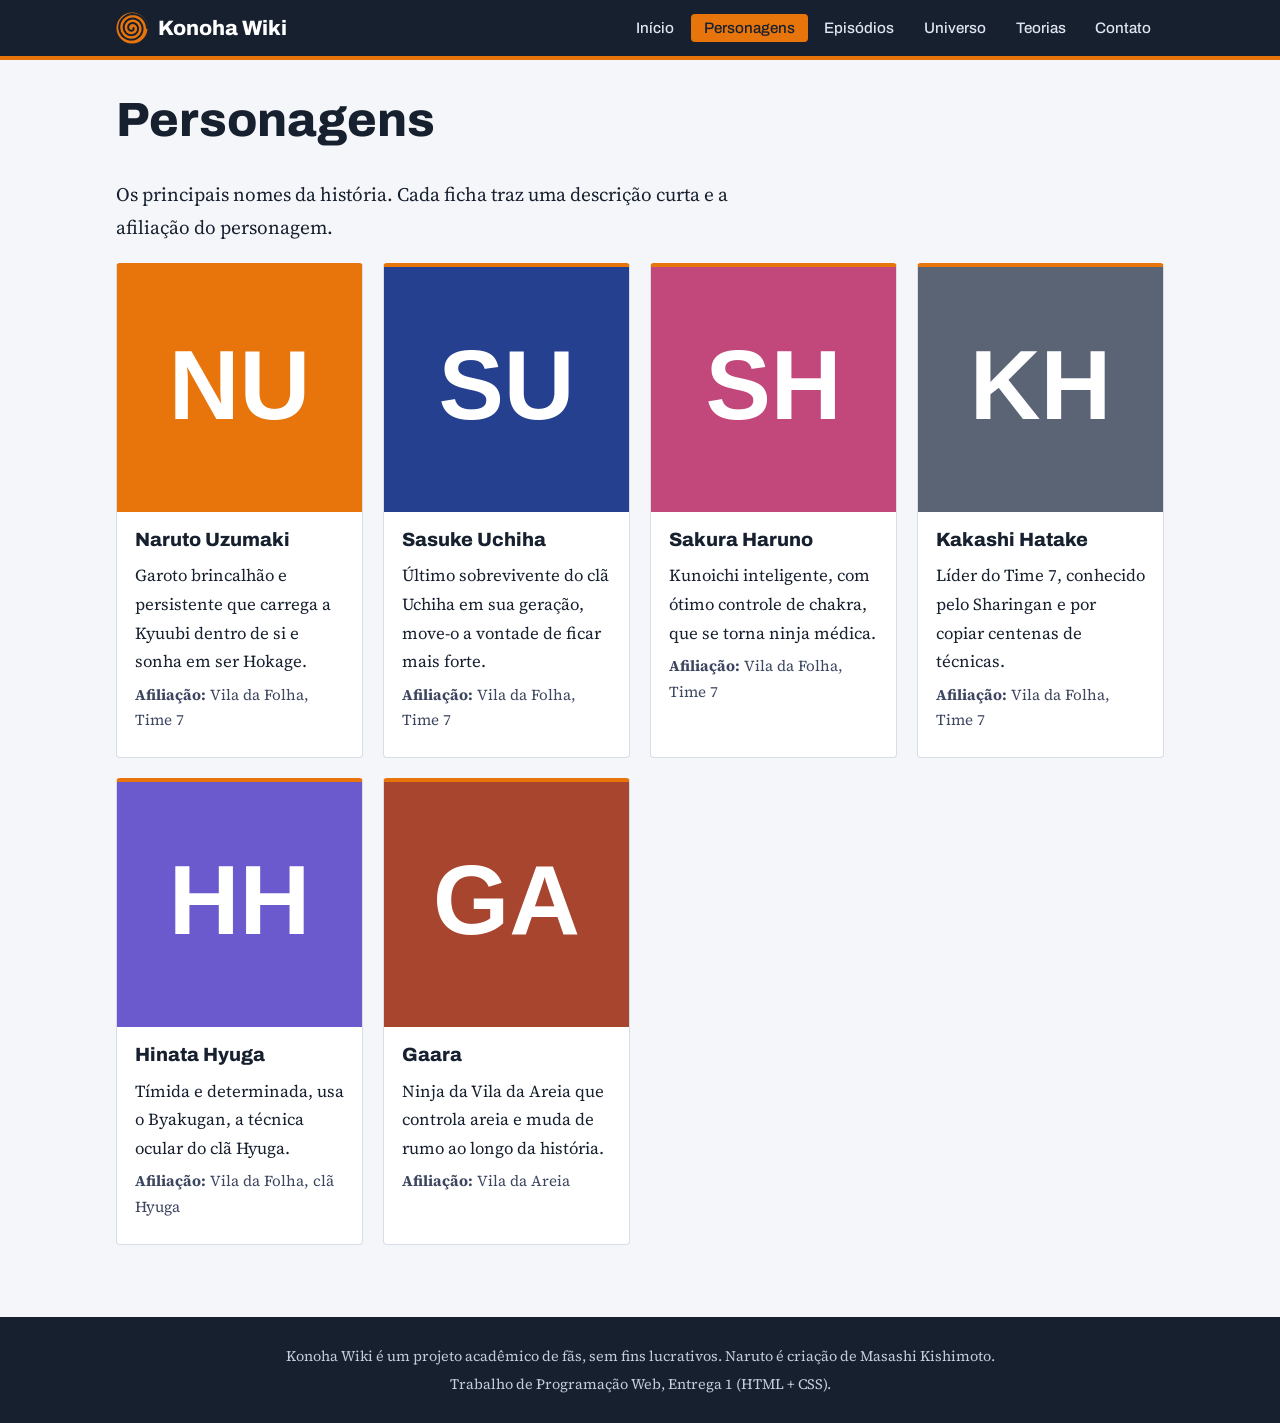
==== personagens.html @ 3d3cb68b "inicializa repositorio" ====
<!doctype html>
<html lang="pt-br">
  <head>
    <meta charset="UTF-8" />
    <meta name="viewport" content="width=device-width, initial-scale=1.0" />
    <meta
      name="description"
      content="Fichas dos principais personagens de Naruto."
    />
    <title>Personagens | Konoha Wiki</title>
    <link rel="preconnect" href="https://fonts.googleapis.com" />
    <link rel="preconnect" href="https://fonts.gstatic.com" crossorigin />
    <link
      rel="stylesheet"
      href="https://fonts.googleapis.com/css2?family=Archivo:wght@500;800&family=Source+Serif+4:wght@400;600&display=swap"
    />
    <link rel="stylesheet" href="style.css" />
  </head>
  <body>
    <a class="skip" href="#conteudo">Ir para o conteúdo</a>
    <header class="topbar">
      <div class="topbar__in">
        <a class="brand" href="index.html"
          ><img
            src="images/logo.svg"
            alt="Espiral laranja, símbolo da Konoha Wiki"
            width="32"
            height="32"
          />Konoha Wiki</a
        >
        <nav aria-label="Principal">
          <a href="index.html">Início</a
          ><a href="personagens.html" aria-current="page">Personagens</a
          ><a href="episodios.html">Episódios</a
          ><a href="universo.html">Universo</a><a href="teorias.html">Teorias</a
          ><a href="contato.html">Contato</a>
        </nav>
      </div>
    </header>
    <main id="conteudo">
      <div class="wrap">
        <h1>Personagens</h1>
        <p class="lead">
          Os principais nomes da história. Cada ficha traz uma descrição curta e
          a afiliação do personagem.
        </p>
        <section aria-label="Lista de personagens">
          <div class="grid">
            <article class="card">
              <img
                src="images/naruto.svg"
                alt="Ilustração com as iniciais de Naruto Uzumaki"
                width="200"
                height="200"
              />
              <div class="card__b">
                <h3>Naruto Uzumaki</h3>
                <p>
                  Garoto brincalhão e persistente que carrega a Kyuubi dentro de
                  si e sonha em ser Hokage.
                </p>
                <p class="aff">
                  <strong>Afiliação:</strong> Vila da Folha, Time 7
                </p>
              </div>
            </article>
            <article class="card">
              <img
                src="images/sasuke.svg"
                alt="Ilustração com as iniciais de Sasuke Uchiha"
                width="200"
                height="200"
              />
              <div class="card__b">
                <h3>Sasuke Uchiha</h3>
                <p>
                  Último sobrevivente do clã Uchiha em sua geração, move-o a
                  vontade de ficar mais forte.
                </p>
                <p class="aff">
                  <strong>Afiliação:</strong> Vila da Folha, Time 7
                </p>
              </div>
            </article>
            <article class="card">
              <img
                src="images/sakura.svg"
                alt="Ilustração com as iniciais de Sakura Haruno"
                width="200"
                height="200"
              />
              <div class="card__b">
                <h3>Sakura Haruno</h3>
                <p>
                  Kunoichi inteligente, com ótimo controle de chakra, que se
                  torna ninja médica.
                </p>
                <p class="aff">
                  <strong>Afiliação:</strong> Vila da Folha, Time 7
                </p>
              </div>
            </article>
            <article class="card">
              <img
                src="images/kakashi.svg"
                alt="Ilustração com as iniciais de Kakashi Hatake"
                width="200"
                height="200"
              />
              <div class="card__b">
                <h3>Kakashi Hatake</h3>
                <p>
                  Líder do Time 7, conhecido pelo Sharingan e por copiar
                  centenas de técnicas.
                </p>
                <p class="aff">
                  <strong>Afiliação:</strong> Vila da Folha, Time 7
                </p>
              </div>
            </article>
            <article class="card">
              <img
                src="images/hinata.svg"
                alt="Ilustração com as iniciais de Hinata Hyuga"
                width="200"
                height="200"
              />
              <div class="card__b">
                <h3>Hinata Hyuga</h3>
                <p>
                  Tímida e determinada, usa o Byakugan, a técnica ocular do clã
                  Hyuga.
                </p>
                <p class="aff">
                  <strong>Afiliação:</strong> Vila da Folha, clã Hyuga
                </p>
              </div>
            </article>
            <article class="card">
              <img
                src="images/gaara.svg"
                alt="Ilustração com as iniciais de Gaara"
                width="200"
                height="200"
              />
              <div class="card__b">
                <h3>Gaara</h3>
                <p>
                  Ninja da Vila da Areia que controla areia e muda de rumo ao
                  longo da história.
                </p>
                <p class="aff"><strong>Afiliação:</strong> Vila da Areia</p>
              </div>
            </article>
          </div>
        </section>
      </div>
    </main>
    <footer class="foot">
      <p>
        Konoha Wiki é um projeto acadêmico de fãs, sem fins lucrativos. Naruto é
        criação de Masashi Kishimoto.
      </p>
      <p>Trabalho de Programação Web, Entrega 1 (HTML + CSS).</p>
    </footer>
  </body>
</html>
---- style.css ----
/* Konoha Wiki - Entrega 1 (CSS externo, responsivo, Flexbox + Grid) */
:root {
  --ink: #17202f; /* azul-noite: topo, textos */
  --blue: #24408e; /* azul bandana: links */
  --leaf: #e8740c; /* laranja: destaques e botões */
  --paper: #f5f6f9; /* fundo */
  --line: #d8dce6; /* bordas */
  --white: #fff;
  --head: "Archivo", "Segoe UI", Arial, sans-serif;
  --body: "Source Serif 4", Georgia, serif;
}

* {
  box-sizing: border-box;
}

body {
  margin: 0;
  font: 1.05rem/1.7 var(--body);
  color: var(--ink);
  background: var(--paper);
}

h1,
h2,
h3 {
  font-family: var(--head);
  line-height: 1.2;
  margin: 0 0 0.6em;
}

h1 {
  font-size: clamp(2rem, 5vw, 3rem);
  font-weight: 800;
}

h2 {
  font-size: 1.6rem;
  font-weight: 800;
  padding-bottom: 0.3em;
  border-bottom: 3px solid var(--leaf);
  display: inline-block;
}

h3 {
  font-size: 1.2rem;
  font-weight: 800;
}

a {
  color: var(--blue);
}

:focus-visible {
  outline: 3px solid var(--leaf);
  outline-offset: 2px;
}

img {
  max-width: 100%;
  height: auto;
  display: block;
}

.wrap {
  max-width: 68rem;
  margin: 0 auto;
  padding: 2rem 1.25rem;
}

.wrap--narrow {
  max-width: 40rem;
}

.lead {
  font-size: 1.2rem;
  max-width: 42rem;
}

section {
  margin-bottom: 2.5rem;
}

/* acessibilidade */
.skip {
  position: absolute;
  left: -999px;
  background: var(--leaf);
  color: var(--ink);
  padding: 0.5rem 1rem;
  z-index: 10;
}

.skip:focus {
  left: 0;
}

/* topo e navegação (Flexbox) */
.topbar {
  background: var(--ink);
  border-bottom: 4px solid var(--leaf);
}

.topbar__in {
  max-width: 68rem;
  margin: 0 auto;
  padding: 0.75rem 1.25rem;
  display: flex;
  flex-wrap: wrap;
  align-items: center;
  justify-content: space-between;
  gap: 0.5rem 1.5rem;
}

.brand {
  display: flex;
  align-items: center;
  gap: 0.6rem;
  color: var(--white);
  font: 800 1.3rem var(--head);
  text-decoration: none;
}

.topbar nav {
  display: flex;
  flex-wrap: wrap;
  gap: 0.25rem;
}

.topbar nav a {
  color: #dfe4f0;
  font: 500 0.95rem var(--head);
  text-decoration: none;
  padding: 0.4rem 0.8rem;
  border-radius: 4px;
}

.topbar nav a:hover {
  background: #2a3550;
  color: var(--white);
}

.topbar nav a[aria-current="page"] {
  background: var(--leaf);
  color: var(--ink);
}

/* destaque da home */
.hero {
  background: var(--ink);
  color: var(--white);
}

.hero__in {
  display: flex;
  flex-wrap: wrap;
  align-items: center;
  justify-content: space-between;
  gap: 2rem;
  padding-top: 3.5rem;
  padding-bottom: 3.5rem;
}

.hero__in > div {
  flex: 1 1 24rem;
}

.hero .lead {
  color: #dfe4f0;
}

.hero__img {
  width: 220px;
  height: 220px;
}

/* botões */
.btn {
  display: inline-block;
  background: var(--leaf);
  color: var(--ink);
  font: 800 1rem var(--head);
  padding: 0.7rem 1.3rem;
  border: 2px solid var(--leaf);
  border-radius: 4px;
  text-decoration: none;
  cursor: pointer;
}

.btn:hover {
  background: #ff8a26;
}

.btn--ghost {
  background: transparent;
  color: var(--white);
  border-color: var(--white);
}
.btn--ghost:hover {
  background: var(--white);
  color: var(--ink);
}

/* grade de conteúdo (CSS Grid) */
.grid {
  display: grid;
  grid-template-columns: repeat(auto-fill, minmax(14rem, 1fr));
  gap: 1.25rem;
}
.grid--2 {
  grid-template-columns: repeat(auto-fit, minmax(18rem, 1fr));
}
.card {
  background: var(--white);
  border: 1px solid var(--line);
  border-top: 4px solid var(--leaf);
  border-radius: 4px;
  overflow: hidden;
}
.card img {
  width: 100%;
  aspect-ratio: 1/1;
  object-fit: cover;
}
.card__b {
  padding: 1rem 1.1rem 1.2rem;
}
.card__b p {
  margin: 0.3em 0;
}
.aff {
  font-size: 0.95rem;
  color: #3d4660;
}
.panel {
  background: var(--white);
  border-left: 5px solid var(--blue);
  padding: 1rem 1.25rem;
  margin-bottom: 1rem;
}
.panel p {
  margin: 0;
}
.box {
  background: #e9edf8;
  border: 1px dashed var(--blue);
  padding: 1rem 1.25rem;
  border-radius: 4px;
}
.updates li {
  margin-bottom: 0.4rem;
}

/* tabela de episódios */
.scroll {
  overflow-x: auto;
}
table {
  border-collapse: collapse;
  width: 100%;
  background: var(--white);
  min-width: 36rem;
}

caption {
  text-align: left;
  padding: 0.5rem 0;
  font-size: 0.9rem;
  color: #3d4660;
}

th,
td {
  text-align: left;
  padding: 0.75rem 1rem;
  border-bottom: 1px solid var(--line);
  vertical-align: top;
}
th {
  background: var(--ink);
  color: var(--white);
  font-family: var(--head);
}
td:last-child {
  color: #b35600;
  white-space: nowrap;
}

/* formulário */
form label {
  display: block;
  font: 500 1rem var(--head);
  margin-bottom: 0.3rem;
}
input[type="text"],
input[type="email"],
select,
textarea {
  width: 100%;
  font: inherit;
  padding: 0.65rem 0.8rem;
  border: 2px solid var(--line);
  border-radius: 4px;
  background: var(--white);
  color: var(--ink);
}
input:focus,
select:focus,
textarea:focus {
  border-color: var(--blue);
  outline: none;
  box-shadow: 0 0 0 3px #bfcaf0;
}
.check {
  display: flex !important;
  gap: 0.6rem;
  align-items: flex-start;
  font-family: var(--body) !important;
}
.check input {
  margin-top: 0.45rem;
}

/* rodapé */
.foot {
  background: var(--ink);
  color: #c5ccdd;
  text-align: center;
  padding: 1.5rem 1.25rem;
  font-size: 0.9rem;
}
.foot p {
  margin: 0.2rem 0;
}

/* responsividade (media queries) */
@media (max-width: 640px) {
  body {
    font-size: 1rem;
  }
  .topbar__in {
    flex-direction: column;
    align-items: flex-start;
  }
  .hero__img {
    width: 120px;
    height: 120px;
  }
  .hero__in {
    padding-top: 2rem;
    padding-bottom: 2rem;
  }
  .grid {
    grid-template-columns: repeat(2, 1fr);
    gap: 0.75rem;
  }
}
@media (max-width: 400px) {
  .grid {
    grid-template-columns: 1fr;
  }
}
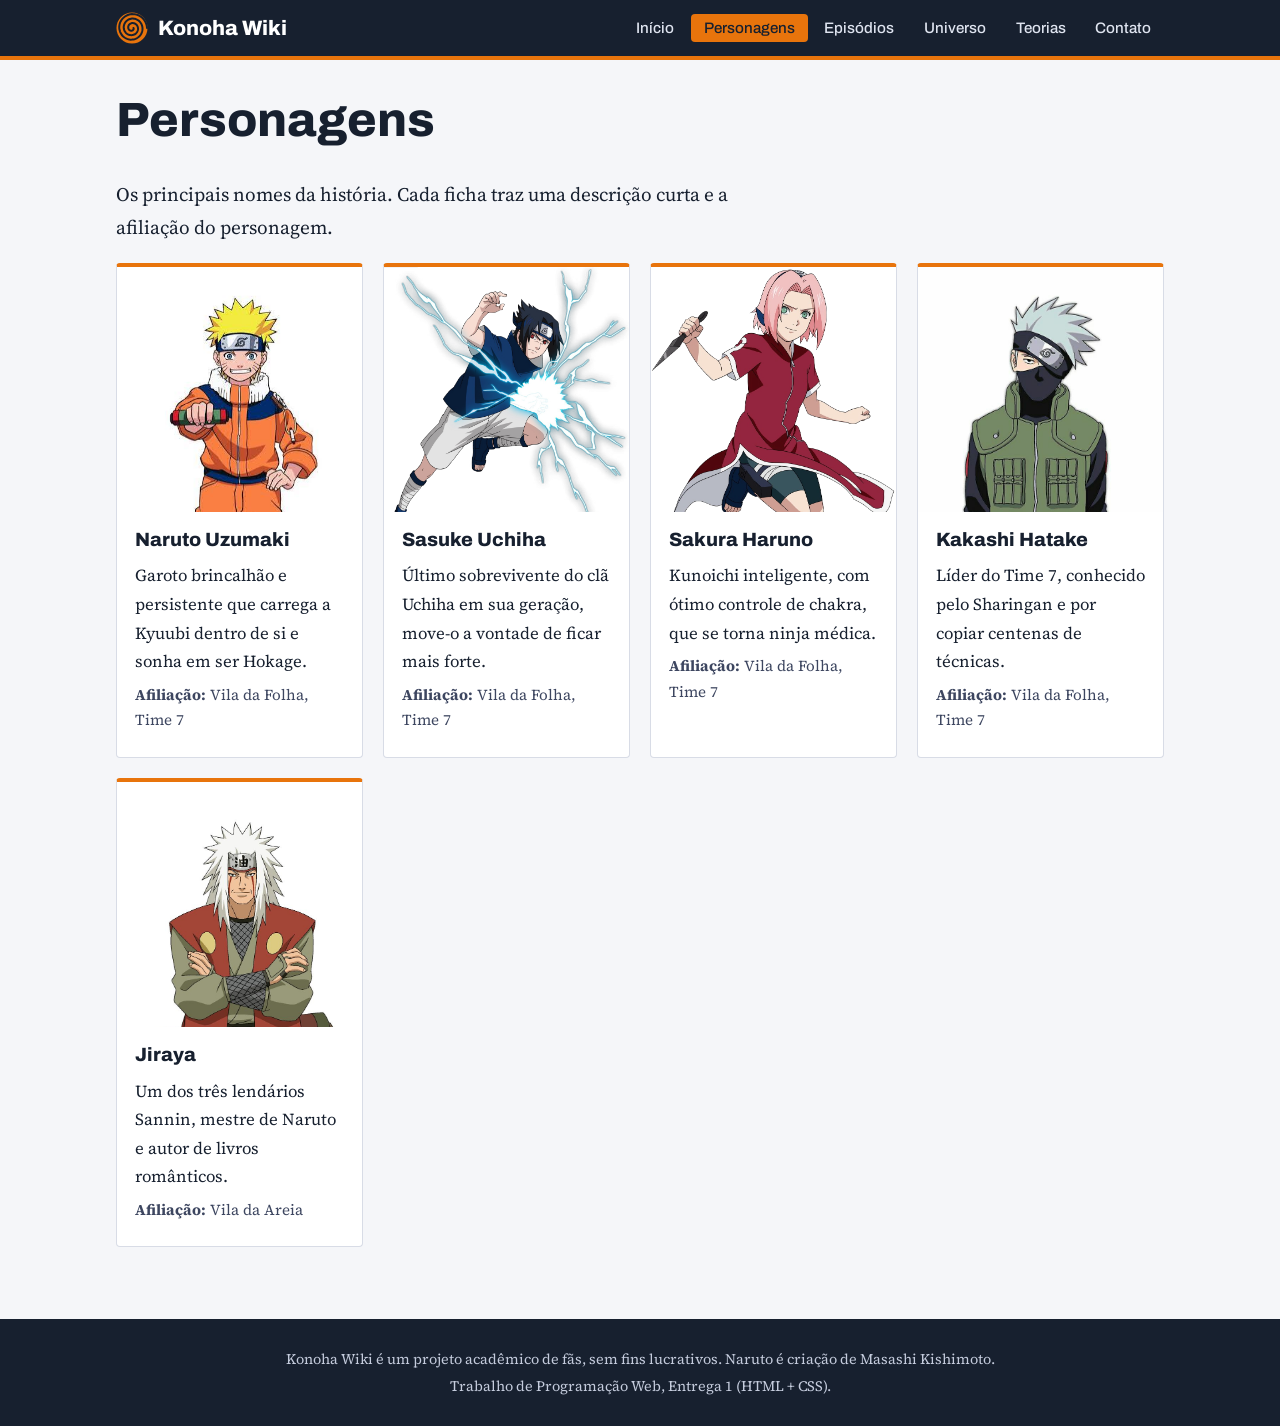
==== commit fa4b65ed: "entrega final" ====
--- a/personagens.html
+++ b/personagens.html
@@ -48,7 +48,7 @@
           <div class="grid">
             <article class="card">
               <img
-                src="images/naruto.svg"
+                src="images/naruto.jpg"
                 alt="Ilustração com as iniciais de Naruto Uzumaki"
                 width="200"
                 height="200"
@@ -66,7 +66,7 @@
             </article>
             <article class="card">
               <img
-                src="images/sasuke.svg"
+                src="images/sasuke.jpg"
                 alt="Ilustração com as iniciais de Sasuke Uchiha"
                 width="200"
                 height="200"
@@ -84,7 +84,7 @@
             </article>
             <article class="card">
               <img
-                src="images/sakura.svg"
+                src="images/sakura.jpg"
                 alt="Ilustração com as iniciais de Sakura Haruno"
                 width="200"
                 height="200"
@@ -102,7 +102,7 @@
             </article>
             <article class="card">
               <img
-                src="images/kakashi.svg"
+                src="images/kakashi.jpg"
                 alt="Ilustração com as iniciais de Kakashi Hatake"
                 width="200"
                 height="200"
@@ -120,34 +120,16 @@
             </article>
             <article class="card">
               <img
-                src="images/hinata.svg"
-                alt="Ilustração com as iniciais de Hinata Hyuga"
+                src="images/jiraya.jpg"
+                alt="Ilustração com as iniciais de Jiraya"
                 width="200"
                 height="200"
               />
               <div class="card__b">
-                <h3>Hinata Hyuga</h3>
+                <h3>Jiraya</h3>
                 <p>
-                  Tímida e determinada, usa o Byakugan, a técnica ocular do clã
-                  Hyuga.
-                </p>
-                <p class="aff">
-                  <strong>Afiliação:</strong> Vila da Folha, clã Hyuga
-                </p>
-              </div>
-            </article>
-            <article class="card">
-              <img
-                src="images/gaara.svg"
-                alt="Ilustração com as iniciais de Gaara"
-                width="200"
-                height="200"
-              />
-              <div class="card__b">
-                <h3>Gaara</h3>
-                <p>
-                  Ninja da Vila da Areia que controla areia e muda de rumo ao
-                  longo da história.
+                  Um dos três lendários Sannin, mestre de Naruto e autor de
+                  livros românticos.
                 </p>
                 <p class="aff"><strong>Afiliação:</strong> Vila da Areia</p>
               </div>
--- a/style.css
+++ b/style.css
@@ -19,6 +19,13 @@
   font: 1.05rem/1.7 var(--body);
   color: var(--ink);
   background: var(--paper);
+  min-height: 100vh;
+  display: flex;
+  flex-direction: column;
+}
+
+main {
+  flex: 1;
 }
 
 h1,
@@ -196,6 +203,7 @@
   color: var(--white);
   border-color: var(--white);
 }
+
 .btn--ghost:hover {
   background: var(--white);
   color: var(--ink);
@@ -207,9 +215,11 @@
   grid-template-columns: repeat(auto-fill, minmax(14rem, 1fr));
   gap: 1.25rem;
 }
+
 .grid--2 {
   grid-template-columns: repeat(auto-fit, minmax(18rem, 1fr));
 }
+
 .card {
   background: var(--white);
   border: 1px solid var(--line);
@@ -217,36 +227,45 @@
   border-radius: 4px;
   overflow: hidden;
 }
+
 .card img {
   width: 100%;
   aspect-ratio: 1/1;
   object-fit: cover;
-}
+  object-position: center top;
+}
+
 .card__b {
   padding: 1rem 1.1rem 1.2rem;
 }
+
 .card__b p {
   margin: 0.3em 0;
 }
+
 .aff {
   font-size: 0.95rem;
   color: #3d4660;
 }
+
 .panel {
   background: var(--white);
   border-left: 5px solid var(--blue);
   padding: 1rem 1.25rem;
   margin-bottom: 1rem;
 }
+
 .panel p {
   margin: 0;
 }
+
 .box {
   background: #e9edf8;
   border: 1px dashed var(--blue);
   padding: 1rem 1.25rem;
   border-radius: 4px;
 }
+
 .updates li {
   margin-bottom: 0.4rem;
 }
@@ -255,6 +274,7 @@
 .scroll {
   overflow-x: auto;
 }
+
 table {
   border-collapse: collapse;
   width: 100%;
@@ -292,6 +312,7 @@
   font: 500 1rem var(--head);
   margin-bottom: 0.3rem;
 }
+
 input[type="text"],
 input[type="email"],
 select,
@@ -304,6 +325,7 @@
   background: var(--white);
   color: var(--ink);
 }
+
 input:focus,
 select:focus,
 textarea:focus {
@@ -311,12 +333,14 @@
   outline: none;
   box-shadow: 0 0 0 3px #bfcaf0;
 }
+
 .check {
   display: flex !important;
   gap: 0.6rem;
   align-items: flex-start;
   font-family: var(--body) !important;
 }
+
 .check input {
   margin-top: 0.45rem;
 }
@@ -329,6 +353,7 @@
   padding: 1.5rem 1.25rem;
   font-size: 0.9rem;
 }
+
 .foot p {
   margin: 0.2rem 0;
 }
@@ -338,23 +363,28 @@
   body {
     font-size: 1rem;
   }
+
   .topbar__in {
     flex-direction: column;
     align-items: flex-start;
   }
+
   .hero__img {
     width: 120px;
     height: 120px;
   }
+
   .hero__in {
     padding-top: 2rem;
     padding-bottom: 2rem;
   }
+
   .grid {
     grid-template-columns: repeat(2, 1fr);
     gap: 0.75rem;
   }
 }
+
 @media (max-width: 400px) {
   .grid {
     grid-template-columns: 1fr;
